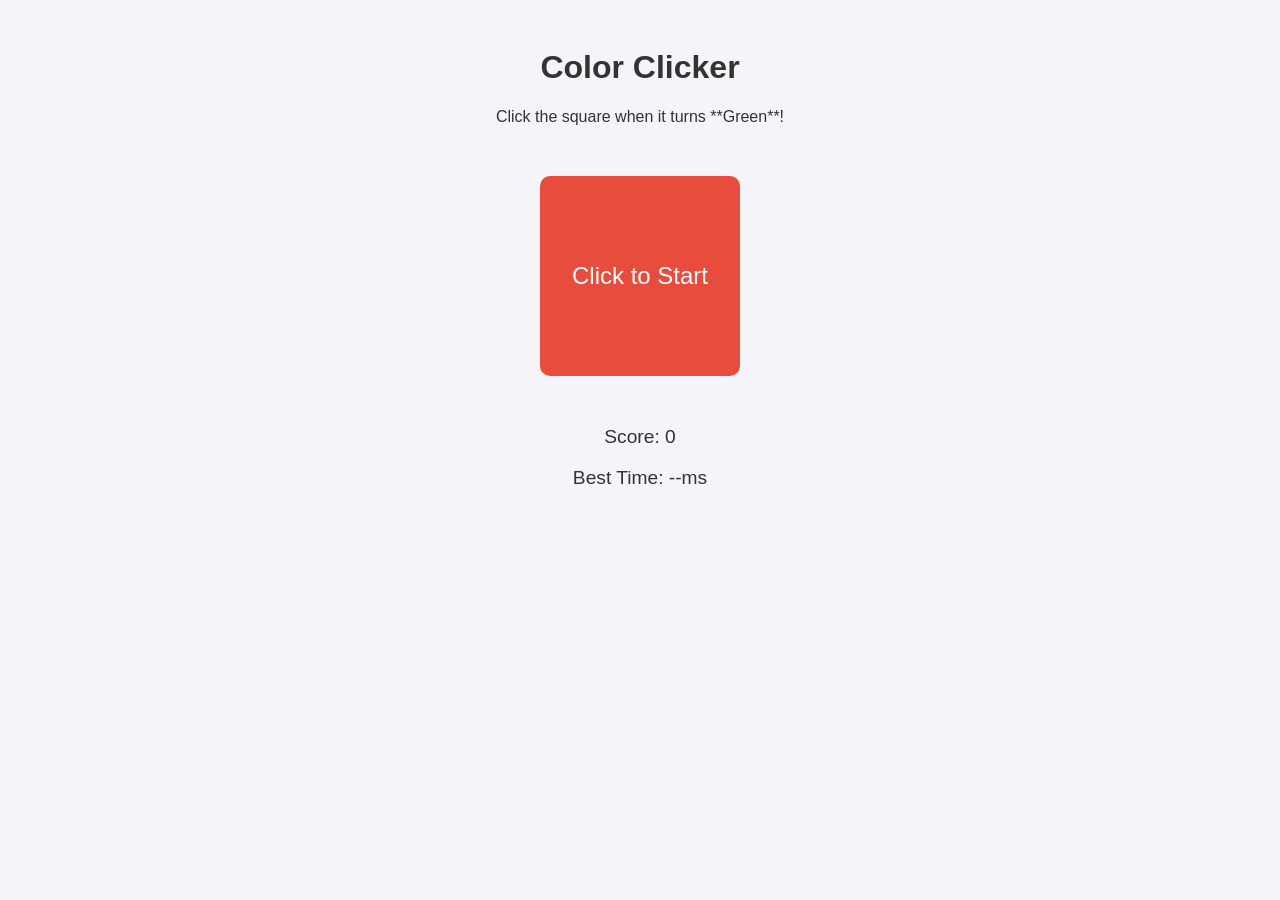
==== index.html @ d20b71d9 "Add files via upload" ====
<!DOCTYPE html>
<html lang="en">
<head>
    <meta charset="UTF-8">
    <meta name="viewport" content="width=device-width, initial-scale=1.0">
    <title>Color Clicker Game</title>
    <link rel="stylesheet" href="style.css">
</head>
<body>
    <h1>Color Clicker</h1>
    <p>Click the square when it turns **Green**!</p>

    <div id="game-container">
        <div id="game-square">Click to Start</div>
    </div>

    <div id="results">
        <p>Score: <span id="score">0</span></p>
        <p>Best Time: <span id="best-time">--</span>ms</p>
    </div>

    <script src="script.js"></script>
</body>
</html>
---- style.css ----
body {
    font-family: sans-serif;
    text-align: center;
    background-color: #f4f4f9;
    color: #333;
    padding-top: 20px;
}

#game-square {
    width: 200px;
    height: 200px;
    margin: 50px auto;
    background-color: #e74c3c; /* Start color: Red */
    border-radius: 10px;
    display: flex;
    justify-content: center;
    align-items: center;
    font-size: 1.5em;
    color: white;
    cursor: pointer;
    transition: background-color 0.1s;
}

#game-square:hover {
    opacity: 0.9;
}

/* Color class added by JavaScript */
.ready-to-click {
    background-color: #2ecc71 !important; /* Green */
}

#results {
    margin-top: 30px;
    font-size: 1.2em;
}
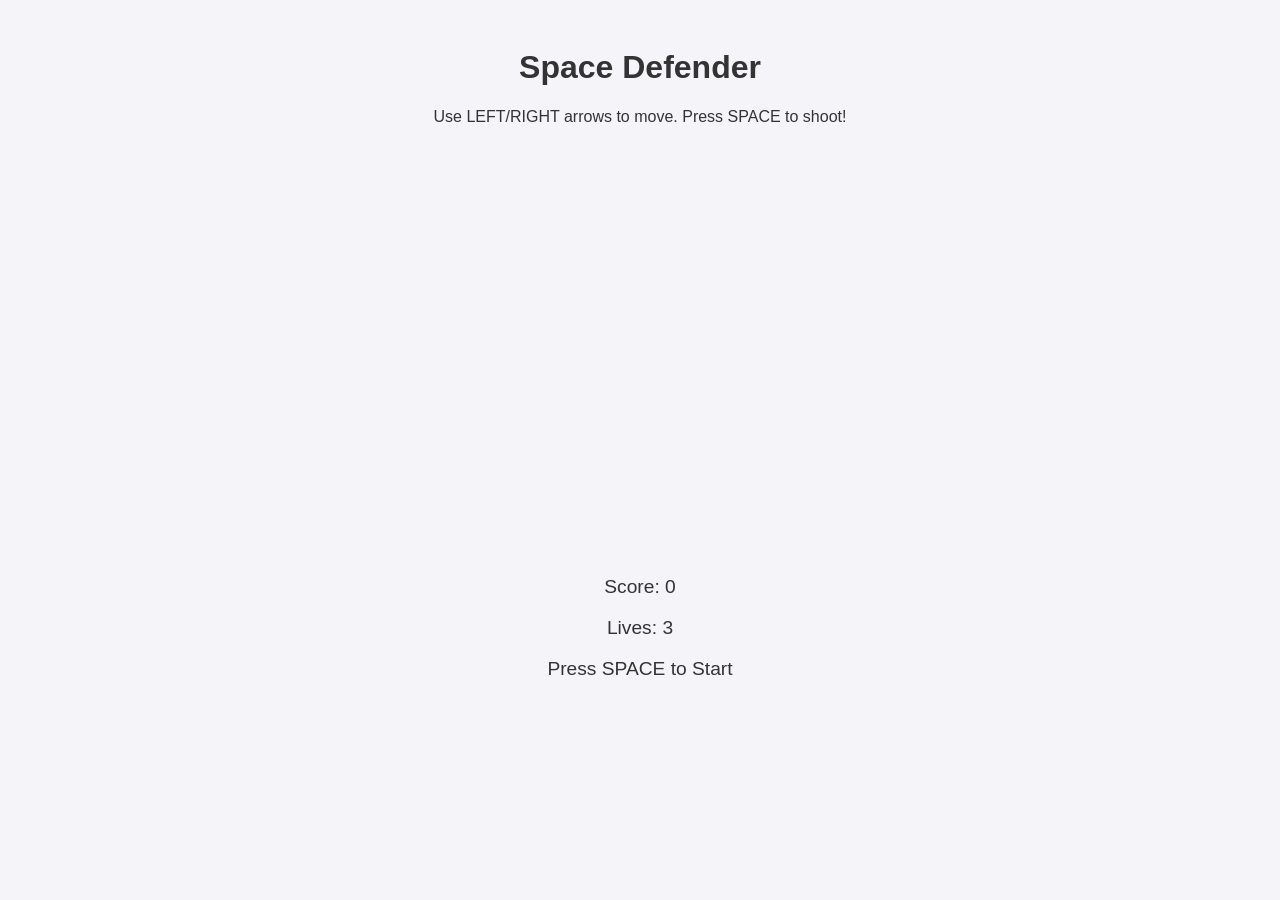
==== commit 5c39b3ec: "Update index.html" ====
--- a/index.html
+++ b/index.html
@@ -3,22 +3,21 @@
 <head>
     <meta charset="UTF-8">
     <meta name="viewport" content="width=device-width, initial-scale=1.0">
-    <title>Color Clicker Game</title>
+    <title>Space Defender</title>
     <link rel="stylesheet" href="style.css">
 </head>
 <body>
-    <h1>Color Clicker</h1>
-    <p>Click the square when it turns **Green**!</p>
+    <h1>Space Defender</h1>
+    <p>Use LEFT/RIGHT arrows to move. Press SPACE to shoot!</p>
 
-    <div id="game-container">
-        <div id="game-square">Click to Start</div>
-    </div>
+    <canvas id="game-canvas" width="600" height="400"></canvas>
 
     <div id="results">
         <p>Score: <span id="score">0</span></p>
-        <p>Best Time: <span id="best-time">--</span>ms</p>
+        <p>Lives: <span id="lives">3</span></p>
+        <p id="game-status">Press SPACE to Start</p>
     </div>
 
     <script src="script.js"></script>
 </body>
-</html>+</html>
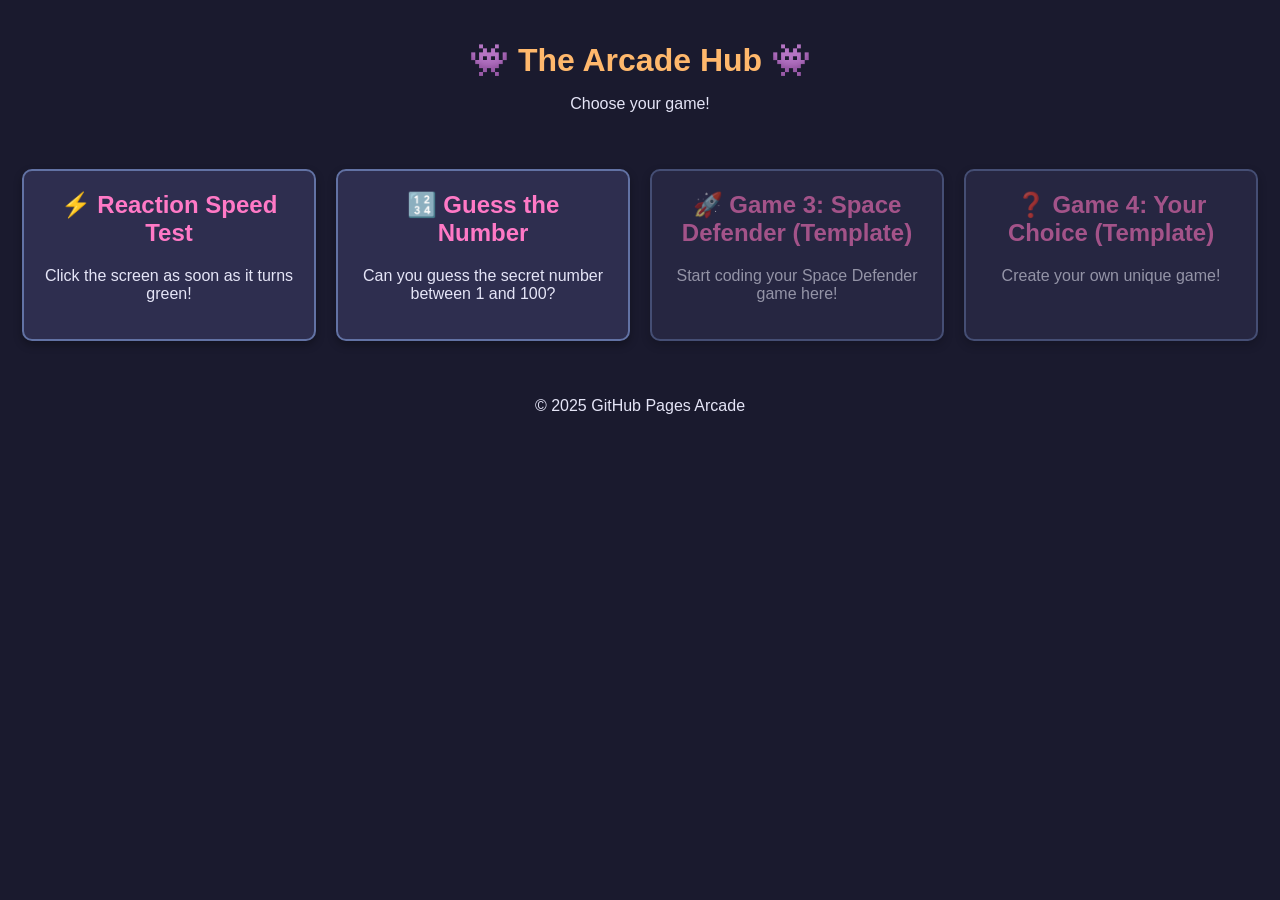
==== commit b00fd747: "Change title to 'Arcade Hub' and add styles Updated the title and added inline CSS for styling the A" ====
--- a/index.html
+++ b/index.html
@@ -3,21 +3,87 @@
 <head>
     <meta charset="UTF-8">
     <meta name="viewport" content="width=device-width, initial-scale=1.0">
-    <title>Space Defender</title>
-    <link rel="stylesheet" href="style.css">
+    <title>Arcade Hub</title>
+    <style>
+        /* Inlined CSS for the Home Page */
+        body {
+            font-family: Arial, sans-serif;
+            background-color: #1a1a2e; /* Dark background */
+            color: #e5e5f7; /* Light text */
+            text-align: center;
+            margin: 0;
+            padding: 20px;
+        }
+
+        header h1 {
+            color: #ffb86c; /* Header color */
+            margin-bottom: 5px;
+        }
+
+        .game-list {
+            display: flex;
+            flex-wrap: wrap;
+            justify-content: center;
+            gap: 20px;
+            padding: 40px 0;
+        }
+
+        .game-card {
+            text-decoration: none;
+            color: #e5e5f7;
+            background-color: #2e2e4f;
+            border: 2px solid #6272a4;
+            border-radius: 10px;
+            padding: 20px;
+            width: 250px;
+            transition: transform 0.2s, background-color 0.2s;
+            box-shadow: 0 4px 8px rgba(0, 0, 0, 0.3);
+        }
+
+        .game-card:hover {
+            transform: translateY(-5px);
+            background-color: #44475a;
+            border-color: #8be9fd; /* Highlight color on hover */
+        }
+
+        .game-card h2 {
+            margin-top: 0;
+            color: #ff79c6; /* Card title color */
+        }
+
+        .template-card {
+            opacity: 0.6; /* Dim the templates */
+        }
+    </style>
 </head>
 <body>
-    <h1>Space Defender</h1>
-    <p>Use LEFT/RIGHT arrows to move. Press SPACE to shoot!</p>
+    <header>
+        <h1>👾 The Arcade Hub 👾</h1>
+        <p>Choose your game!</p>
+    </header>
+    <main class="game-list">
+        <a href="games/reaction-speed/index.html" class="game-card">
+            <h2>⚡ Reaction Speed Test</h2>
+            <p>Click the screen as soon as it turns green!</p>
+        </a>
 
-    <canvas id="game-canvas" width="600" height="400"></canvas>
+        <a href="games/guess-number/index.html" class="game-card">
+            <h2>🔢 Guess the Number</h2>
+            <p>Can you guess the secret number between 1 and 100?</p>
+        </a>
 
-    <div id="results">
-        <p>Score: <span id="score">0</span></p>
-        <p>Lives: <span id="lives">3</span></p>
-        <p id="game-status">Press SPACE to Start</p>
-    </div>
+        <a href="games/game3-template/index.html" class="game-card template-card">
+            <h2>🚀 Game 3: Space Defender (Template)</h2>
+            <p>Start coding your Space Defender game here!</p>
+        </a>
 
-    <script src="script.js"></script>
+        <a href="games/game4-template/index.html" class="game-card template-card">
+            <h2>❓ Game 4: Your Choice (Template)</h2>
+            <p>Create your own unique game!</p>
+        </a>
+    </main>
+    <footer>
+        <p>© 2025 GitHub Pages Arcade</p>
+    </footer>
 </body>
 </html>
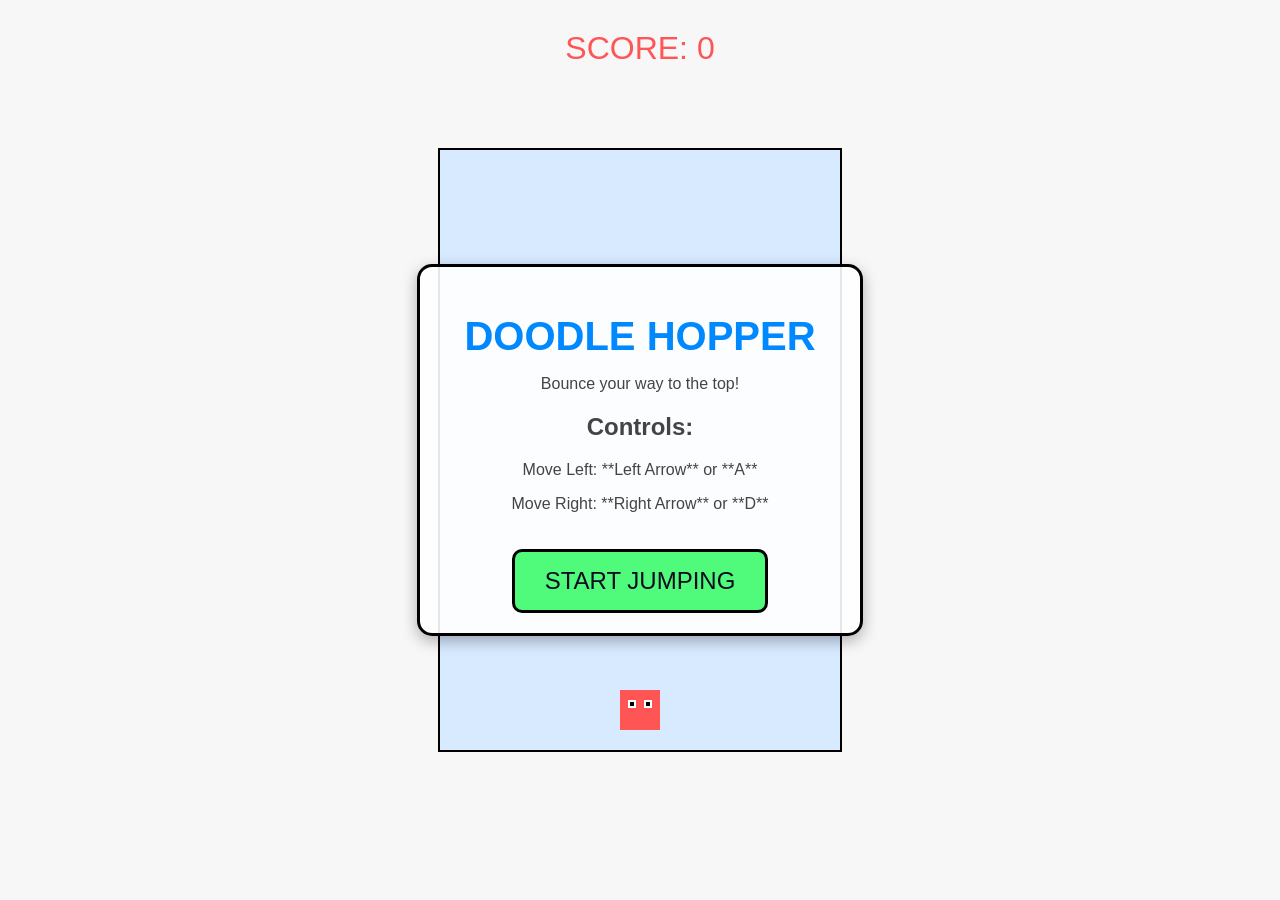
==== commit cbe04f48: "Rename Arcade Hub to Doodle Hopper and update styles" ====
--- a/index.html
+++ b/index.html
@@ -3,87 +3,324 @@
 <head>
     <meta charset="UTF-8">
     <meta name="viewport" content="width=device-width, initial-scale=1.0">
-    <title>Arcade Hub</title>
+    <title>Doodle Hopper</title>
     <style>
-        /* Inlined CSS for the Home Page */
+        /* CSS for Doodle Hopper */
         body {
-            font-family: Arial, sans-serif;
-            background-color: #1a1a2e; /* Dark background */
-            color: #e5e5f7; /* Light text */
+            display: flex;
+            flex-direction: column;
+            justify-content: center;
+            align-items: center;
+            height: 100vh;
+            margin: 0;
+            font-family: 'Comic Sans MS', cursive, sans-serif;
+            background-color: #f7f7f7; /* Light background */
+            color: #444444;
+            overflow: hidden;
+        }
+
+        #gameCanvas {
+            border: 2px solid #000000;
+            background-color: #d8eaff; /* Sky blue */
+        }
+
+        #score-display {
+            padding: 10px;
+            font-size: 2em;
+            color: #ff5555;
+            position: absolute;
+            top: 20px;
+            left: 50%;
+            transform: translateX(-50%);
+            z-index: 10;
+        }
+
+        #messageScreen {
+            position: absolute;
+            width: 80%;
+            max-width: 400px;
+            background: rgba(255, 255, 255, 0.9);
+            border: 3px solid #000000;
+            border-radius: 15px;
+            padding: 20px;
             text-align: center;
-            margin: 0;
-            padding: 20px;
-        }
-
-        header h1 {
-            color: #ffb86c; /* Header color */
+            box-shadow: 0 5px 15px rgba(0, 0, 0, 0.3);
+            z-index: 20;
+        }
+
+        #messageScreen h1 {
+            color: #0088ff;
+            font-size: 2.5em;
             margin-bottom: 5px;
         }
 
-        .game-list {
-            display: flex;
-            flex-wrap: wrap;
-            justify-content: center;
-            gap: 20px;
-            padding: 40px 0;
-        }
-
-        .game-card {
-            text-decoration: none;
-            color: #e5e5f7;
-            background-color: #2e2e4f;
-            border: 2px solid #6272a4;
+        #startButton {
+            padding: 15px 30px;
+            font-size: 1.5em;
+            background-color: #50fa7b;
+            color: #0d0d21;
+            border: 3px solid #000000;
             border-radius: 10px;
-            padding: 20px;
-            width: 250px;
-            transition: transform 0.2s, background-color 0.2s;
-            box-shadow: 0 4px 8px rgba(0, 0, 0, 0.3);
-        }
-
-        .game-card:hover {
-            transform: translateY(-5px);
-            background-color: #44475a;
-            border-color: #8be9fd; /* Highlight color on hover */
-        }
-
-        .game-card h2 {
-            margin-top: 0;
-            color: #ff79c6; /* Card title color */
-        }
-
-        .template-card {
-            opacity: 0.6; /* Dim the templates */
+            cursor: pointer;
+            margin-top: 20px;
+            transition: background-color 0.2s;
+        }
+        
+        #startButton:hover {
+            background-color: #f1fa8c;
         }
     </style>
 </head>
 <body>
-    <header>
-        <h1>👾 The Arcade Hub 👾</h1>
-        <p>Choose your game!</p>
-    </header>
-    <main class="game-list">
-        <a href="games/reaction-speed/index.html" class="game-card">
-            <h2>⚡ Reaction Speed Test</h2>
-            <p>Click the screen as soon as it turns green!</p>
-        </a>
-
-        <a href="games/guess-number/index.html" class="game-card">
-            <h2>🔢 Guess the Number</h2>
-            <p>Can you guess the secret number between 1 and 100?</p>
-        </a>
-
-        <a href="games/game3-template/index.html" class="game-card template-card">
-            <h2>🚀 Game 3: Space Defender (Template)</h2>
-            <p>Start coding your Space Defender game here!</p>
-        </a>
-
-        <a href="games/game4-template/index.html" class="game-card template-card">
-            <h2>❓ Game 4: Your Choice (Template)</h2>
-            <p>Create your own unique game!</p>
-        </a>
-    </main>
-    <footer>
-        <p>© 2025 GitHub Pages Arcade</p>
-    </footer>
+
+    <div id="score-display">SCORE: 0</div>
+
+    <div id="messageScreen">
+        <h1>DOODLE HOPPER</h1>
+        <p>Bounce your way to the top!</p>
+        
+        <h2>Controls:</h2>
+        <p>Move Left: **Left Arrow** or **A**</p>
+        <p>Move Right: **Right Arrow** or **D**</p>
+
+        <button id="startButton">START JUMPING</button>
+    </div>
+    
+    <canvas id="gameCanvas" width="400" height="600"></canvas>
+
+    <script>
+        // --- Game Setup ---
+        const canvas = document.getElementById('gameCanvas');
+        const ctx = canvas.getContext('2d');
+        const scoreDisplay = document.getElementById('score-display');
+        const messageScreen = document.getElementById('messageScreen');
+        const startButton = document.getElementById('startButton');
+
+        let gameRunning = false;
+        let score = 0;
+        let gameLoopId;
+        const keyState = {};
+        
+        const CANVAS_WIDTH = canvas.width;
+        const CANVAS_HEIGHT = canvas.height;
+        const GRAVITY = 0.3; // Gravity pull
+
+        // --- Player Object ---
+        const player = {
+            width: 40,
+            height: 40,
+            x: CANVAS_WIDTH / 2 - 20,
+            y: CANVAS_HEIGHT - 60,
+            dx: 0, // Horizontal velocity
+            dy: 0, // Vertical velocity
+            jumpVelocity: -10, // Initial jump force
+            color: '#ff5555'
+        };
+
+        // --- Platform Object ---
+        const platformDefaults = {
+            width: 60,
+            height: 10,
+            color: '#50fa7b',
+            spawnMargin: 60 // Minimum vertical distance between platforms
+        };
+        let platforms = [];
+        let scoreOffset = 0; // Tracks how much the world has scrolled
+
+        // --- Core Functions ---
+
+        function drawPlayer() {
+            // Draw a simple doodle character (square for simplicity)
+            ctx.fillStyle = player.color;
+            ctx.fillRect(player.x, player.y, player.width, player.height);
+            
+            // Draw eyes/details for character
+            ctx.fillStyle = '#ffffff';
+            ctx.fillRect(player.x + 8, player.y + 10, 8, 8);
+            ctx.fillRect(player.x + 24, player.y + 10, 8, 8);
+            ctx.fillStyle = '#000000';
+            ctx.fillRect(player.x + 10, player.y + 12, 4, 4);
+            ctx.fillRect(player.x + 26, player.y + 12, 4, 4);
+        }
+
+        function drawPlatforms() {
+            platforms.forEach(p => {
+                ctx.fillStyle = p.color;
+                ctx.fillRect(p.x, p.y, p.width, p.height);
+            });
+        }
+
+        function handleInput() {
+            const moveSpeed = 5;
+            
+            // Move Left (ArrowLeft or A)
+            if (keyState['ArrowLeft'] || keyState['a']) {
+                player.dx = -moveSpeed;
+            } 
+            // Move Right (ArrowRight or D)
+            else if (keyState['ArrowRight'] || keyState['d']) {
+                player.dx = moveSpeed;
+            } else {
+                player.dx = 0; // Stop movement when keys released
+            }
+        }
+
+        function update() {
+            // Apply horizontal movement
+            player.x += player.dx;
+            
+            // Wrap player around edges
+            if (player.x > CANVAS_WIDTH) {
+                player.x = -player.width;
+            } else if (player.x < -player.width) {
+                player.x = CANVAS_WIDTH;
+            }
+
+            // Apply gravity and vertical movement
+            player.dy += GRAVITY;
+            player.y += player.dy;
+
+            // --- Camera Scroll Logic ---
+            // If player goes above the center of the screen, scroll the world down
+            if (player.y < CANVAS_HEIGHT / 2 && player.dy < 0) {
+                // Adjust score
+                const scrollAmount = -player.dy; 
+                scoreOffset += scrollAmount;
+                score = Math.floor(scoreOffset / 10);
+                scoreDisplay.textContent = `SCORE: ${score}`;
+                
+                // Move everything down
+                platforms.forEach(p => {
+                    p.y += scrollAmount;
+                });
+                player.y += scrollAmount; // Keep player visually centered
+            }
+
+            // --- Platform Logic ---
+            platforms.forEach(p => {
+                // Check collision only when falling (dy > 0)
+                if (player.dy > 0 && 
+                    player.x < p.x + p.width && 
+                    player.x + player.width > p.x && 
+                    player.y + player.height > p.y && 
+                    player.y + player.height < p.y + p.height
+                ) {
+                    // Collision detected: JUMP!
+                    player.dy = player.jumpVelocity;
+                }
+            });
+
+            // Remove platforms that fall off the screen
+            platforms = platforms.filter(p => p.y < CANVAS_HEIGHT);
+            
+            // Spawn new platforms
+            spawnPlatforms();
+
+            // --- Game Over Check ---
+            if (player.y > CANVAS_HEIGHT) {
+                gameOver();
+            }
+        }
+        
+        function spawnPlatforms() {
+            // Find the highest platform (platform with the lowest y-coordinate)
+            let highestY = 0;
+            if (platforms.length > 0) {
+                highestY = platforms.reduce((minY, p) => Math.min(minY, p.y), CANVAS_HEIGHT);
+            } else {
+                // If no platforms, seed the first platform at the bottom
+                platforms.push(createPlatform(CANVAS_WIDTH / 2, CANVAS_HEIGHT - 20));
+                highestY = CANVAS_HEIGHT - 20;
+            }
+
+            // Spawn new platforms above the current highest platform
+            while (highestY > 0) {
+                // New platform height should be at least platformDefaults.spawnMargin above the previous highest
+                highestY -= platformDefaults.spawnMargin + Math.random() * 20; 
+                
+                // Stop spawning if the new height is off screen
+                if (highestY < -50) break;
+
+                // Random horizontal position
+                const newX = Math.random() * (CANVAS_WIDTH - platformDefaults.width);
+                
+                platforms.push(createPlatform(newX, highestY));
+            }
+        }
+        
+        function createPlatform(x, y) {
+            return {
+                x: x,
+                y: y,
+                width: platformDefaults.width,
+                height: platformDefaults.height,
+                color: platformDefaults.color
+            };
+        }
+
+        function draw() {
+            ctx.clearRect(0, 0, CANVAS_WIDTH, CANVAS_HEIGHT);
+            
+            drawPlatforms();
+            drawPlayer();
+        }
+
+        function gameOver() {
+            gameRunning = false;
+            cancelAnimationFrame(gameLoopId);
+            messageScreen.querySelector('h1').textContent = "GAME OVER!";
+            messageScreen.querySelector('p').innerHTML = `You fell! Final Score: ${score}<br>Press START to try again.`;
+            messageScreen.querySelector('#startButton').textContent = "PLAY AGAIN";
+            messageScreen.style.display = 'flex';
+        }
+
+        function initGame() {
+            score = 0;
+            scoreOffset = 0;
+            scoreDisplay.textContent = `SCORE: ${score}`;
+            
+            // Reset player state
+            player.x = CANVAS_WIDTH / 2 - 20;
+            player.y = CANVAS_HEIGHT - 60;
+            player.dx = 0;
+            player.dy = player.jumpVelocity; // Start with a jump
+            
+            // Reset platforms
+            platforms = [];
+            spawnPlatforms(); // Creates the initial set of platforms
+            
+            gameRunning = true;
+            messageScreen.style.display = 'none';
+            gameLoop();
+        }
+
+        // --- Game Loop ---
+        function gameLoop() {
+            if (!gameRunning) return;
+
+            handleInput();
+            update();
+            draw();
+
+            gameLoopId = requestAnimationFrame(gameLoop);
+        }
+        
+        // --- Event Listeners ---
+        document.addEventListener('keydown', (e) => {
+            keyState[e.key] = true; 
+            keyState[e.key.toLowerCase()] = true; // Handle both cases
+        });
+
+        document.addEventListener('keyup', (e) => {
+            keyState[e.key] = false;
+            keyState[e.key.toLowerCase()] = false;
+        });
+        
+        startButton.addEventListener('click', initGame);
+
+        // Initial draw to show the start screen and character
+        draw(); 
+    </script>
+
 </body>
 </html>
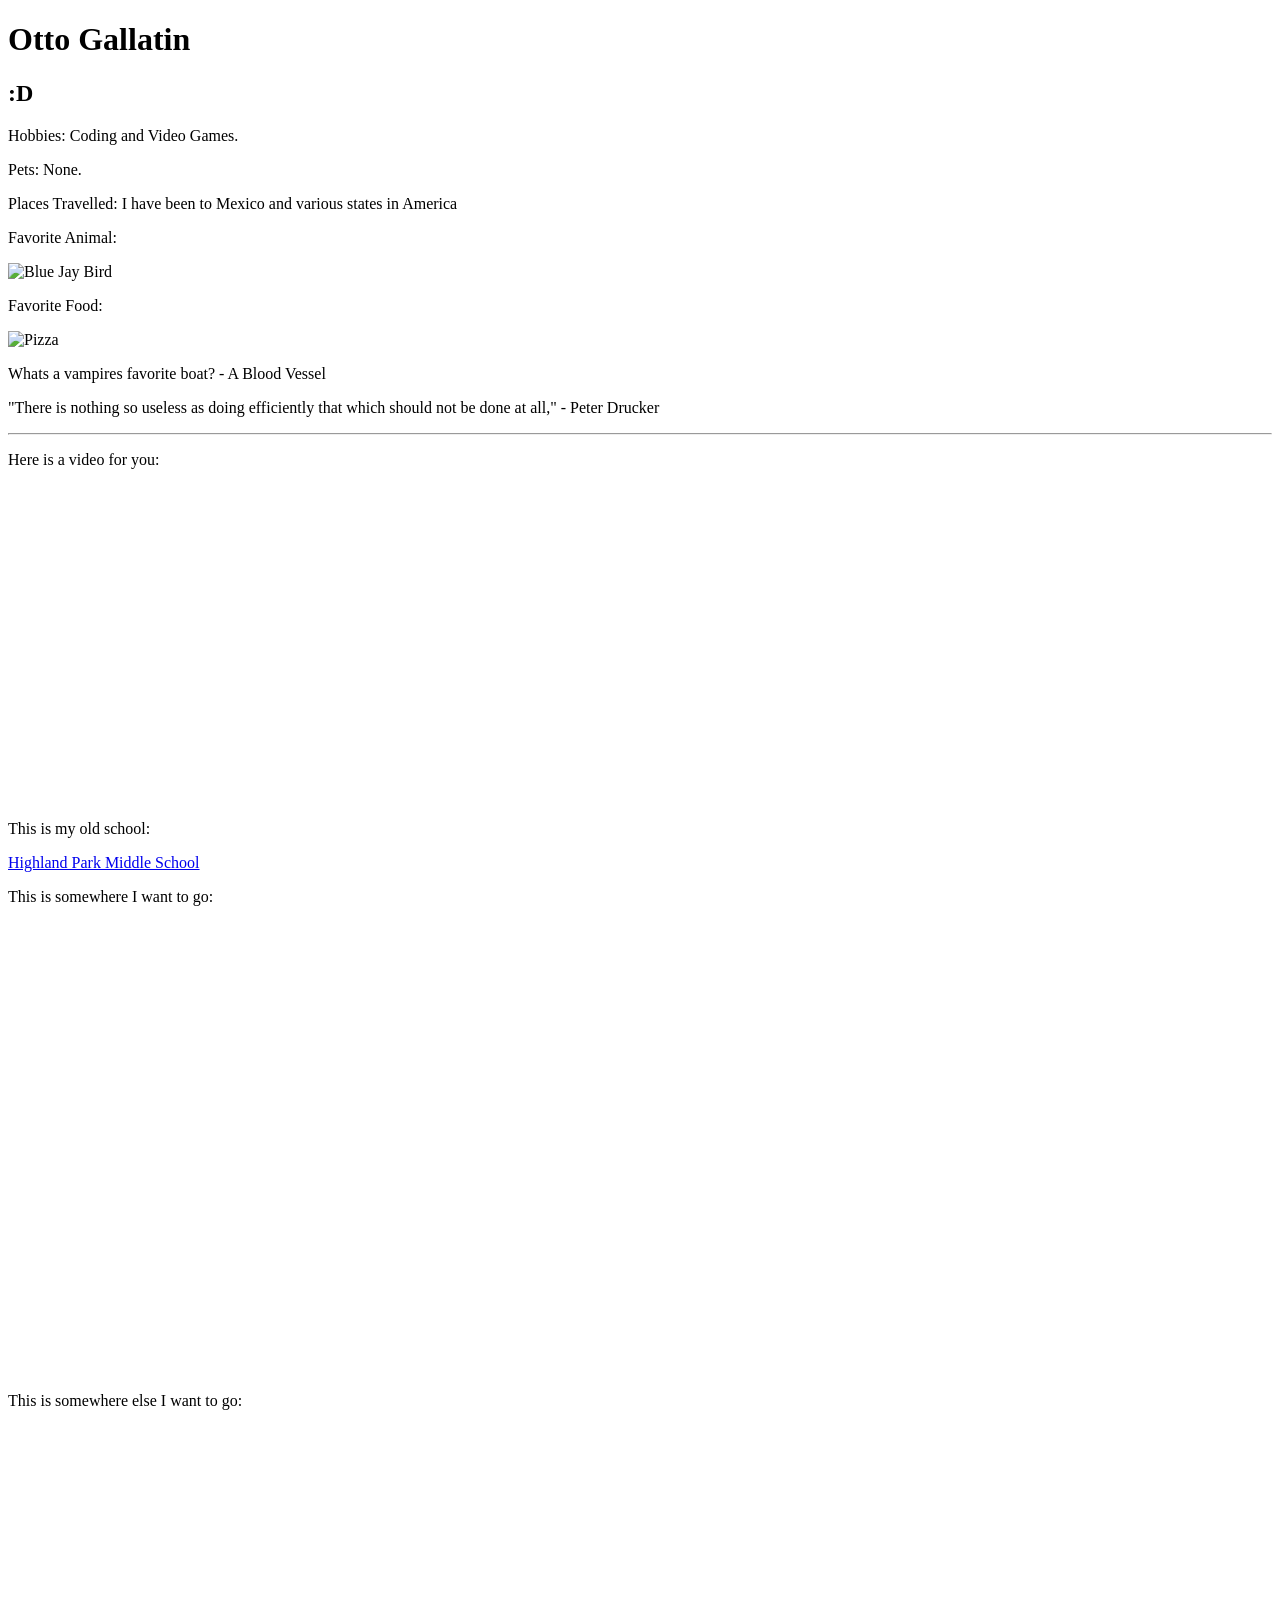
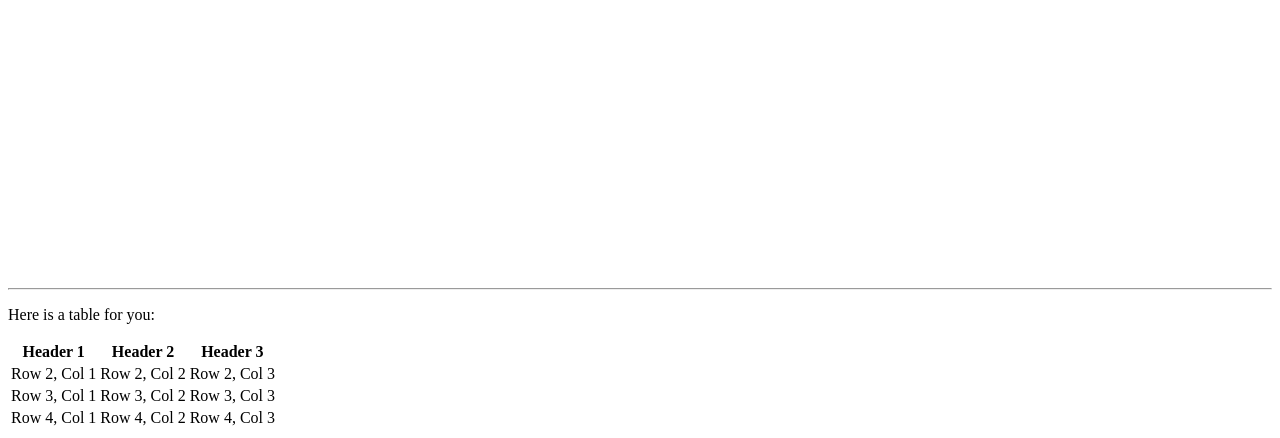
==== commit 2d5c200b: "Create index.html" ====
--- a/index.html
+++ b/index.html
@@ -1,326 +1,88 @@
 <!DOCTYPE html>
-<html lang="en">
+<html>
 <head>
-    <meta charset="UTF-8">
-    <meta name="viewport" content="width=device-width, initial-scale=1.0">
-    <title>Doodle Hopper</title>
-    <style>
-        /* CSS for Doodle Hopper */
-        body {
-            display: flex;
-            flex-direction: column;
-            justify-content: center;
-            align-items: center;
-            height: 100vh;
-            margin: 0;
-            font-family: 'Comic Sans MS', cursive, sans-serif;
-            background-color: #f7f7f7; /* Light background */
-            color: #444444;
-            overflow: hidden;
-        }
+<title>Web Page About Otto Gallatin</title>
+<link rel="stylesheet" href="style.css">
 
-        #gameCanvas {
-            border: 2px solid #000000;
-            background-color: #d8eaff; /* Sky blue */
-        }
+<meta name="description" content="This is my Website">
 
-        #score-display {
-            padding: 10px;
-            font-size: 2em;
-            color: #ff5555;
-            position: absolute;
-            top: 20px;
-            left: 50%;
-            transform: translateX(-50%);
-            z-index: 10;
-        }
-
-        #messageScreen {
-            position: absolute;
-            width: 80%;
-            max-width: 400px;
-            background: rgba(255, 255, 255, 0.9);
-            border: 3px solid #000000;
-            border-radius: 15px;
-            padding: 20px;
-            text-align: center;
-            box-shadow: 0 5px 15px rgba(0, 0, 0, 0.3);
-            z-index: 20;
-        }
-
-        #messageScreen h1 {
-            color: #0088ff;
-            font-size: 2.5em;
-            margin-bottom: 5px;
-        }
-
-        #startButton {
-            padding: 15px 30px;
-            font-size: 1.5em;
-            background-color: #50fa7b;
-            color: #0d0d21;
-            border: 3px solid #000000;
-            border-radius: 10px;
-            cursor: pointer;
-            margin-top: 20px;
-            transition: background-color 0.2s;
-        }
-        
-        #startButton:hover {
-            background-color: #f1fa8c;
-        }
-    </style>
 </head>
 <body>
 
-    <div id="score-display">SCORE: 0</div>
+<h1>Otto Gallatin</h1>
+<h2>:D</h2>
+<p>Hobbies:     Coding and Video Games.</p>
 
-    <div id="messageScreen">
-        <h1>DOODLE HOPPER</h1>
-        <p>Bounce your way to the top!</p>
-        
-        <h2>Controls:</h2>
-        <p>Move Left: **Left Arrow** or **A**</p>
-        <p>Move Right: **Right Arrow** or **D**</p>
+<p>Pets:    None.</p>
 
-        <button id="startButton">START JUMPING</button>
-    </div>
-    
-    <canvas id="gameCanvas" width="400" height="600"></canvas>
+<p>Places Travelled:    I have been to Mexico and various states in America</p>
 
-    <script>
-        // --- Game Setup ---
-        const canvas = document.getElementById('gameCanvas');
-        const ctx = canvas.getContext('2d');
-        const scoreDisplay = document.getElementById('score-display');
-        const messageScreen = document.getElementById('messageScreen');
-        const startButton = document.getElementById('startButton');
+<p>Favorite Animal: </p>
 
-        let gameRunning = false;
-        let score = 0;
-        let gameLoopId;
-        const keyState = {};
-        
-        const CANVAS_WIDTH = canvas.width;
-        const CANVAS_HEIGHT = canvas.height;
-        const GRAVITY = 0.3; // Gravity pull
+<img src="BlueJay.jpg" alt="Blue Jay Bird">
 
-        // --- Player Object ---
-        const player = {
-            width: 40,
-            height: 40,
-            x: CANVAS_WIDTH / 2 - 20,
-            y: CANVAS_HEIGHT - 60,
-            dx: 0, // Horizontal velocity
-            dy: 0, // Vertical velocity
-            jumpVelocity: -10, // Initial jump force
-            color: '#ff5555'
-        };
+<p>Favorite Food:   </p>
 
-        // --- Platform Object ---
-        const platformDefaults = {
-            width: 60,
-            height: 10,
-            color: '#50fa7b',
-            spawnMargin: 60 // Minimum vertical distance between platforms
-        };
-        let platforms = [];
-        let scoreOffset = 0; // Tracks how much the world has scrolled
+<img src="Pizza.jpg" alt="Pizza">
 
-        // --- Core Functions ---
+<p id="joke">Whats a vampires favorite boat? - A Blood Vessel</p>
 
-        function drawPlayer() {
-            // Draw a simple doodle character (square for simplicity)
-            ctx.fillStyle = player.color;
-            ctx.fillRect(player.x, player.y, player.width, player.height);
-            
-            // Draw eyes/details for character
-            ctx.fillStyle = '#ffffff';
-            ctx.fillRect(player.x + 8, player.y + 10, 8, 8);
-            ctx.fillRect(player.x + 24, player.y + 10, 8, 8);
-            ctx.fillStyle = '#000000';
-            ctx.fillRect(player.x + 10, player.y + 12, 4, 4);
-            ctx.fillRect(player.x + 26, player.y + 12, 4, 4);
-        }
+<p id="quote">"There is nothing so useless as doing efficiently that which should not be done at all," - Peter Drucker</p>
 
-        function drawPlatforms() {
-            platforms.forEach(p => {
-                ctx.fillStyle = p.color;
-                ctx.fillRect(p.x, p.y, p.width, p.height);
-            });
-        }
+<!--This is a comment :D-->
 
-        function handleInput() {
-            const moveSpeed = 5;
-            
-            // Move Left (ArrowLeft or A)
-            if (keyState['ArrowLeft'] || keyState['a']) {
-                player.dx = -moveSpeed;
-            } 
-            // Move Right (ArrowRight or D)
-            else if (keyState['ArrowRight'] || keyState['d']) {
-                player.dx = moveSpeed;
-            } else {
-                player.dx = 0; // Stop movement when keys released
-            }
-        }
+<hr>
 
-        function update() {
-            // Apply horizontal movement
-            player.x += player.dx;
-            
-            // Wrap player around edges
-            if (player.x > CANVAS_WIDTH) {
-                player.x = -player.width;
-            } else if (player.x < -player.width) {
-                player.x = CANVAS_WIDTH;
-            }
+<p>Here is a video for you:</p>
+<iframe width="560" height="315" src="https://www.youtube.com/embed/fBCAOjAS9d4?si=xqKl65C-nhbcewif" title="YouTube video player" frameborder="0" allow="accelerometer; autoplay; clipboard-write; encrypted-media; gyroscope; picture-in-picture; web-share" referrerpolicy="strict-origin-when-cross-origin" allowfullscreen></iframe>
 
-            // Apply gravity and vertical movement
-            player.dy += GRAVITY;
-            player.y += player.dy;
 
-            // --- Camera Scroll Logic ---
-            // If player goes above the center of the screen, scroll the world down
-            if (player.y < CANVAS_HEIGHT / 2 && player.dy < 0) {
-                // Adjust score
-                const scrollAmount = -player.dy; 
-                scoreOffset += scrollAmount;
-                score = Math.floor(scoreOffset / 10);
-                scoreDisplay.textContent = `SCORE: ${score}`;
-                
-                // Move everything down
-                platforms.forEach(p => {
-                    p.y += scrollAmount;
-                });
-                player.y += scrollAmount; // Keep player visually centered
-            }
 
-            // --- Platform Logic ---
-            platforms.forEach(p => {
-                // Check collision only when falling (dy > 0)
-                if (player.dy > 0 && 
-                    player.x < p.x + p.width && 
-                    player.x + player.width > p.x && 
-                    player.y + player.height > p.y && 
-                    player.y + player.height < p.y + p.height
-                ) {
-                    // Collision detected: JUMP!
-                    player.dy = player.jumpVelocity;
-                }
-            });
+<p>This is my old school:</p>
+<a href="https://highlandms.spps.org/">Highland Park Middle School</a>
 
-            // Remove platforms that fall off the screen
-            platforms = platforms.filter(p => p.y < CANVAS_HEIGHT);
-            
-            // Spawn new platforms
-            spawnPlatforms();
 
-            // --- Game Over Check ---
-            if (player.y > CANVAS_HEIGHT) {
-                gameOver();
-            }
-        }
-        
-        function spawnPlatforms() {
-            // Find the highest platform (platform with the lowest y-coordinate)
-            let highestY = 0;
-            if (platforms.length > 0) {
-                highestY = platforms.reduce((minY, p) => Math.min(minY, p.y), CANVAS_HEIGHT);
-            } else {
-                // If no platforms, seed the first platform at the bottom
-                platforms.push(createPlatform(CANVAS_WIDTH / 2, CANVAS_HEIGHT - 20));
-                highestY = CANVAS_HEIGHT - 20;
-            }
 
-            // Spawn new platforms above the current highest platform
-            while (highestY > 0) {
-                // New platform height should be at least platformDefaults.spawnMargin above the previous highest
-                highestY -= platformDefaults.spawnMargin + Math.random() * 20; 
-                
-                // Stop spawning if the new height is off screen
-                if (highestY < -50) break;
+<p>This is somewhere I want to go:</p>
+<iframe src="https://www.google.com/maps/embed?pb=!1m18!1m12!1m3!1d92181.02745464497!2d11.085080803482674!3d43.77997616853295!2m3!1f0!2f0!3f0!3m2!1i1024!2i768!4f13.1!3m3!1m2!1s0x132a56a680d2d6ad%3A0x93d57917efc72a03!2sFlorence%2C%20Metropolitan%20City%20of%20Florence%2C%20Italy!5e0!3m2!1sen!2sus!4v1766002035637!5m2!1sen!2sus" width="600" height="450" style="border:0;" allowfullscreen="" loading="lazy" referrerpolicy="no-referrer-when-downgrade"></iframe>
 
-                // Random horizontal position
-                const newX = Math.random() * (CANVAS_WIDTH - platformDefaults.width);
-                
-                platforms.push(createPlatform(newX, highestY));
-            }
-        }
-        
-        function createPlatform(x, y) {
-            return {
-                x: x,
-                y: y,
-                width: platformDefaults.width,
-                height: platformDefaults.height,
-                color: platformDefaults.color
-            };
-        }
 
-        function draw() {
-            ctx.clearRect(0, 0, CANVAS_WIDTH, CANVAS_HEIGHT);
-            
-            drawPlatforms();
-            drawPlayer();
-        }
 
-        function gameOver() {
-            gameRunning = false;
-            cancelAnimationFrame(gameLoopId);
-            messageScreen.querySelector('h1').textContent = "GAME OVER!";
-            messageScreen.querySelector('p').innerHTML = `You fell! Final Score: ${score}<br>Press START to try again.`;
-            messageScreen.querySelector('#startButton').textContent = "PLAY AGAIN";
-            messageScreen.style.display = 'flex';
-        }
+<p>This is somewhere else I want to go:</p>
+<iframe src="https://www.google.com/maps/embed?pb=!1m18!1m12!1m3!1d45187.07501604634!2d-93.1472549357564!3d44.939760850019674!2m3!1f0!2f0!3f0!3m2!1i1024!2i768!4f13.1!3m3!1m2!1s0x52b2d4cee4e9379f%3A0xc87291d23fda2e29!2sSt%20Paul%2C%20MN!5e0!3m2!1sen!2sus!4v1766003435929!5m2!1sen!2sus" width="600" height="450" style="border:0;" allowfullscreen="" loading="lazy" referrerpolicy="no-referrer-when-downgrade"></iframe>
 
-        function initGame() {
-            score = 0;
-            scoreOffset = 0;
-            scoreDisplay.textContent = `SCORE: ${score}`;
-            
-            // Reset player state
-            player.x = CANVAS_WIDTH / 2 - 20;
-            player.y = CANVAS_HEIGHT - 60;
-            player.dx = 0;
-            player.dy = player.jumpVelocity; // Start with a jump
-            
-            // Reset platforms
-            platforms = [];
-            spawnPlatforms(); // Creates the initial set of platforms
-            
-            gameRunning = true;
-            messageScreen.style.display = 'none';
-            gameLoop();
-        }
+<hr>
 
-        // --- Game Loop ---
-        function gameLoop() {
-            if (!gameRunning) return;
+<p>Here is a table for you:</p>
 
-            handleInput();
-            update();
-            draw();
+<table>
+    <!-- Row 1: Header -->
+    <tr>
+      <th>Header 1</th>
+      <th>Header 2</th>
+      <th>Header 3</th>
+    </tr>
+    <!-- Row 2 -->
+    <tr>
+      <td>Row 2, Col 1</td>
+      <td>Row 2, Col 2</td>
+      <td>Row 2, Col 3</td>
+    </tr>
+    <!-- Row 3 -->
+    <tr>
+      <td>Row 3, Col 1</td>
+      <td>Row 3, Col 2</td>
+      <td>Row 3, Col 3</td>
+    </tr>
+    <!-- Row 4 -->
+    <tr>
+      <td>Row 4, Col 1</td>
+      <td>Row 4, Col 2</td>
+      <td>Row 4, Col 3</td>
+    </tr>
+  </table>
 
-            gameLoopId = requestAnimationFrame(gameLoop);
-        }
-        
-        // --- Event Listeners ---
-        document.addEventListener('keydown', (e) => {
-            keyState[e.key] = true; 
-            keyState[e.key.toLowerCase()] = true; // Handle both cases
-        });
 
-        document.addEventListener('keyup', (e) => {
-            keyState[e.key] = false;
-            keyState[e.key.toLowerCase()] = false;
-        });
-        
-        startButton.addEventListener('click', initGame);
-
-        // Initial draw to show the start screen and character
-        draw(); 
-    </script>
 
 </body>
 </html>
--- a/style.css
+++ b/style.css
@@ -0,0 +1,326 @@
+<!DOCTYPE html>
+<html lang="en">
+<head>
+    <meta charset="UTF-8">
+    <meta name="viewport" content="width=device-width, initial-scale=1.0">
+    <title>Doodle Hopper</title>
+    <style>
+        /* CSS for Doodle Hopper */
+        body {
+            display: flex;
+            flex-direction: column;
+            justify-content: center;
+            align-items: center;
+            height: 100vh;
+            margin: 0;
+            font-family: 'Comic Sans MS', cursive, sans-serif;
+            background-color: #f7f7f7; /* Light background */
+            color: #444444;
+            overflow: hidden;
+        }
+
+        #gameCanvas {
+            border: 2px solid #000000;
+            background-color: #d8eaff; /* Sky blue */
+        }
+
+        #score-display {
+            padding: 10px;
+            font-size: 2em;
+            color: #ff5555;
+            position: absolute;
+            top: 20px;
+            left: 50%;
+            transform: translateX(-50%);
+            z-index: 10;
+        }
+
+        #messageScreen {
+            position: absolute;
+            width: 80%;
+            max-width: 400px;
+            background: rgba(255, 255, 255, 0.9);
+            border: 3px solid #000000;
+            border-radius: 15px;
+            padding: 20px;
+            text-align: center;
+            box-shadow: 0 5px 15px rgba(0, 0, 0, 0.3);
+            z-index: 20;
+        }
+
+        #messageScreen h1 {
+            color: #0088ff;
+            font-size: 2.5em;
+            margin-bottom: 5px;
+        }
+
+        #startButton {
+            padding: 15px 30px;
+            font-size: 1.5em;
+            background-color: #50fa7b;
+            color: #0d0d21;
+            border: 3px solid #000000;
+            border-radius: 10px;
+            cursor: pointer;
+            margin-top: 20px;
+            transition: background-color 0.2s;
+        }
+        
+        #startButton:hover {
+            background-color: #f1fa8c;
+        }
+    </style>
+</head>
+<body>
+
+    <div id="score-display">SCORE: 0</div>
+
+    <div id="messageScreen">
+        <h1>DOODLE HOPPER</h1>
+        <p>Bounce your way to the top!</p>
+        
+        <h2>Controls:</h2>
+        <p>Move Left: **Left Arrow** or **A**</p>
+        <p>Move Right: **Right Arrow** or **D**</p>
+
+        <button id="startButton">START JUMPING</button>
+    </div>
+    
+    <canvas id="gameCanvas" width="400" height="600"></canvas>
+
+    <script>
+        // --- Game Setup ---
+        const canvas = document.getElementById('gameCanvas');
+        const ctx = canvas.getContext('2d');
+        const scoreDisplay = document.getElementById('score-display');
+        const messageScreen = document.getElementById('messageScreen');
+        const startButton = document.getElementById('startButton');
+
+        let gameRunning = false;
+        let score = 0;
+        let gameLoopId;
+        const keyState = {};
+        
+        const CANVAS_WIDTH = canvas.width;
+        const CANVAS_HEIGHT = canvas.height;
+        const GRAVITY = 0.3; // Gravity pull
+
+        // --- Player Object ---
+        const player = {
+            width: 40,
+            height: 40,
+            x: CANVAS_WIDTH / 2 - 20,
+            y: CANVAS_HEIGHT - 60,
+            dx: 0, // Horizontal velocity
+            dy: 0, // Vertical velocity
+            jumpVelocity: -10, // Initial jump force
+            color: '#ff5555'
+        };
+
+        // --- Platform Object ---
+        const platformDefaults = {
+            width: 60,
+            height: 10,
+            color: '#50fa7b',
+            spawnMargin: 60 // Minimum vertical distance between platforms
+        };
+        let platforms = [];
+        let scoreOffset = 0; // Tracks how much the world has scrolled
+
+        // --- Core Functions ---
+
+        function drawPlayer() {
+            // Draw a simple doodle character (square for simplicity)
+            ctx.fillStyle = player.color;
+            ctx.fillRect(player.x, player.y, player.width, player.height);
+            
+            // Draw eyes/details for character
+            ctx.fillStyle = '#ffffff';
+            ctx.fillRect(player.x + 8, player.y + 10, 8, 8);
+            ctx.fillRect(player.x + 24, player.y + 10, 8, 8);
+            ctx.fillStyle = '#000000';
+            ctx.fillRect(player.x + 10, player.y + 12, 4, 4);
+            ctx.fillRect(player.x + 26, player.y + 12, 4, 4);
+        }
+
+        function drawPlatforms() {
+            platforms.forEach(p => {
+                ctx.fillStyle = p.color;
+                ctx.fillRect(p.x, p.y, p.width, p.height);
+            });
+        }
+
+        function handleInput() {
+            const moveSpeed = 5;
+            
+            // Move Left (ArrowLeft or A)
+            if (keyState['ArrowLeft'] || keyState['a']) {
+                player.dx = -moveSpeed;
+            } 
+            // Move Right (ArrowRight or D)
+            else if (keyState['ArrowRight'] || keyState['d']) {
+                player.dx = moveSpeed;
+            } else {
+                player.dx = 0; // Stop movement when keys released
+            }
+        }
+
+        function update() {
+            // Apply horizontal movement
+            player.x += player.dx;
+            
+            // Wrap player around edges
+            if (player.x > CANVAS_WIDTH) {
+                player.x = -player.width;
+            } else if (player.x < -player.width) {
+                player.x = CANVAS_WIDTH;
+            }
+
+            // Apply gravity and vertical movement
+            player.dy += GRAVITY;
+            player.y += player.dy;
+
+            // --- Camera Scroll Logic ---
+            // If player goes above the center of the screen, scroll the world down
+            if (player.y < CANVAS_HEIGHT / 2 && player.dy < 0) {
+                // Adjust score
+                const scrollAmount = -player.dy; 
+                scoreOffset += scrollAmount;
+                score = Math.floor(scoreOffset / 10);
+                scoreDisplay.textContent = `SCORE: ${score}`;
+                
+                // Move everything down
+                platforms.forEach(p => {
+                    p.y += scrollAmount;
+                });
+                player.y += scrollAmount; // Keep player visually centered
+            }
+
+            // --- Platform Logic ---
+            platforms.forEach(p => {
+                // Check collision only when falling (dy > 0)
+                if (player.dy > 0 && 
+                    player.x < p.x + p.width && 
+                    player.x + player.width > p.x && 
+                    player.y + player.height > p.y && 
+                    player.y + player.height < p.y + p.height
+                ) {
+                    // Collision detected: JUMP!
+                    player.dy = player.jumpVelocity;
+                }
+            });
+
+            // Remove platforms that fall off the screen
+            platforms = platforms.filter(p => p.y < CANVAS_HEIGHT);
+            
+            // Spawn new platforms
+            spawnPlatforms();
+
+            // --- Game Over Check ---
+            if (player.y > CANVAS_HEIGHT) {
+                gameOver();
+            }
+        }
+        
+        function spawnPlatforms() {
+            // Find the highest platform (platform with the lowest y-coordinate)
+            let highestY = 0;
+            if (platforms.length > 0) {
+                highestY = platforms.reduce((minY, p) => Math.min(minY, p.y), CANVAS_HEIGHT);
+            } else {
+                // If no platforms, seed the first platform at the bottom
+                platforms.push(createPlatform(CANVAS_WIDTH / 2, CANVAS_HEIGHT - 20));
+                highestY = CANVAS_HEIGHT - 20;
+            }
+
+            // Spawn new platforms above the current highest platform
+            while (highestY > 0) {
+                // New platform height should be at least platformDefaults.spawnMargin above the previous highest
+                highestY -= platformDefaults.spawnMargin + Math.random() * 20; 
+                
+                // Stop spawning if the new height is off screen
+                if (highestY < -50) break;
+
+                // Random horizontal position
+                const newX = Math.random() * (CANVAS_WIDTH - platformDefaults.width);
+                
+                platforms.push(createPlatform(newX, highestY));
+            }
+        }
+        
+        function createPlatform(x, y) {
+            return {
+                x: x,
+                y: y,
+                width: platformDefaults.width,
+                height: platformDefaults.height,
+                color: platformDefaults.color
+            };
+        }
+
+        function draw() {
+            ctx.clearRect(0, 0, CANVAS_WIDTH, CANVAS_HEIGHT);
+            
+            drawPlatforms();
+            drawPlayer();
+        }
+
+        function gameOver() {
+            gameRunning = false;
+            cancelAnimationFrame(gameLoopId);
+            messageScreen.querySelector('h1').textContent = "GAME OVER!";
+            messageScreen.querySelector('p').innerHTML = `You fell! Final Score: ${score}<br>Press START to try again.`;
+            messageScreen.querySelector('#startButton').textContent = "PLAY AGAIN";
+            messageScreen.style.display = 'flex';
+        }
+
+        function initGame() {
+            score = 0;
+            scoreOffset = 0;
+            scoreDisplay.textContent = `SCORE: ${score}`;
+            
+            // Reset player state
+            player.x = CANVAS_WIDTH / 2 - 20;
+            player.y = CANVAS_HEIGHT - 60;
+            player.dx = 0;
+            player.dy = player.jumpVelocity; // Start with a jump
+            
+            // Reset platforms
+            platforms = [];
+            spawnPlatforms(); // Creates the initial set of platforms
+            
+            gameRunning = true;
+            messageScreen.style.display = 'none';
+            gameLoop();
+        }
+
+        // --- Game Loop ---
+        function gameLoop() {
+            if (!gameRunning) return;
+
+            handleInput();
+            update();
+            draw();
+
+            gameLoopId = requestAnimationFrame(gameLoop);
+        }
+        
+        // --- Event Listeners ---
+        document.addEventListener('keydown', (e) => {
+            keyState[e.key] = true; 
+            keyState[e.key.toLowerCase()] = true; // Handle both cases
+        });
+
+        document.addEventListener('keyup', (e) => {
+            keyState[e.key] = false;
+            keyState[e.key.toLowerCase()] = false;
+        });
+        
+        startButton.addEventListener('click', initGame);
+
+        // Initial draw to show the start screen and character
+        draw(); 
+    </script>
+
+</body>
+</html>
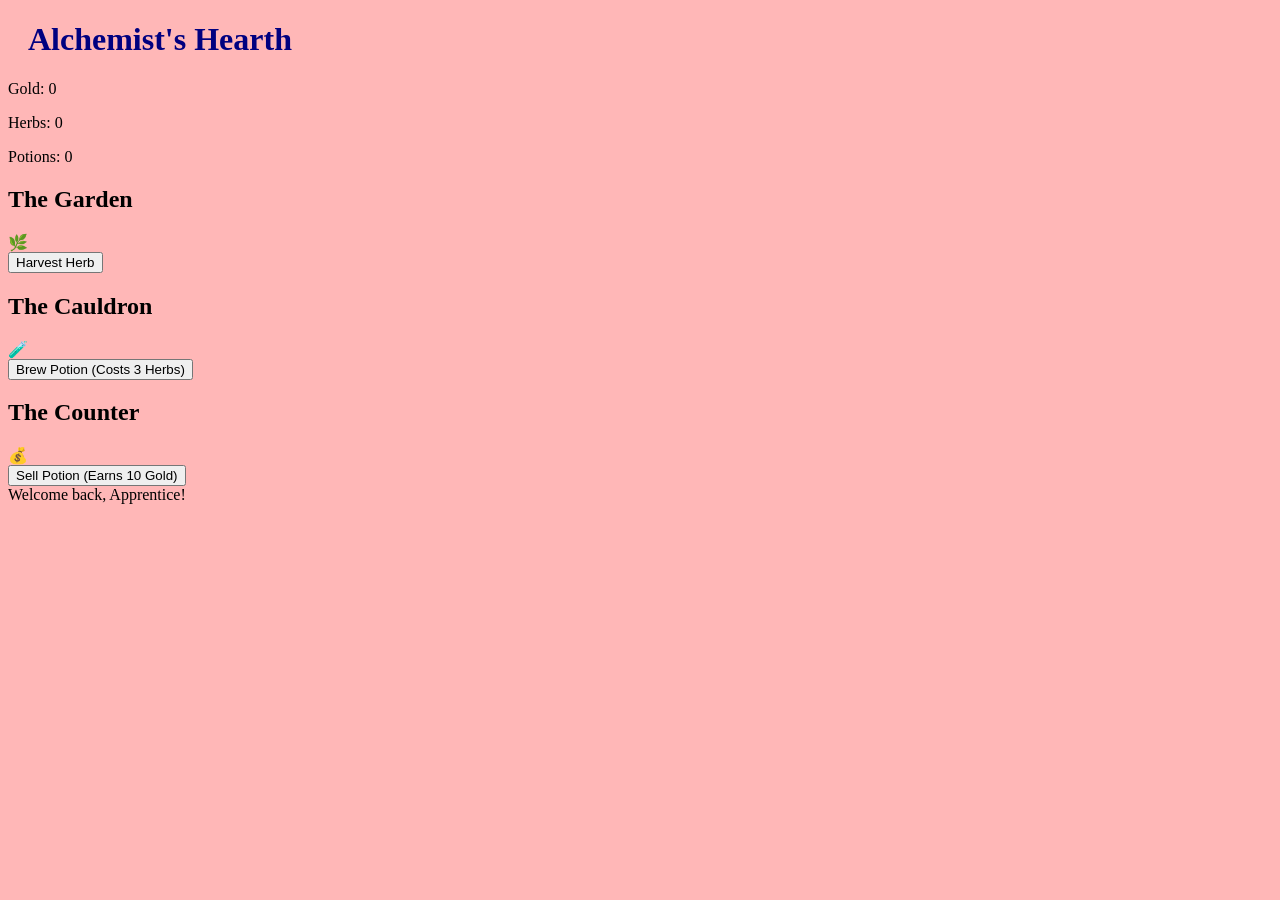
==== commit 6910e011: "Add initial HTML structure for Alchemy Shop Tycoon" ====
--- a/index.html
+++ b/index.html
@@ -1,88 +1,46 @@
 <!DOCTYPE html>
-<html>
+<html lang="en">
 <head>
-<title>Web Page About Otto Gallatin</title>
-<link rel="stylesheet" href="style.css">
-
-<meta name="description" content="This is my Website">
-
+    <meta charset="UTF-8">
+    <meta name="viewport" content="width=device-width, initial-scale=1.0">
+    <title>Alchemy Shop Tycoon</title>
+    <link rel="stylesheet" href="style.css">
 </head>
 <body>
 
-<h1>Otto Gallatin</h1>
-<h2>:D</h2>
-<p>Hobbies:     Coding and Video Games.</p>
+    <div class="game-container">
+        <header>
+            <h1>Alchemist's Hearth</h1>
+            <div class="stats">
+                <p>Gold: <span id="gold">0</span></p>
+                <p>Herbs: <span id="herbs">0</span></p>
+                <p>Potions: <span id="potions">0</span></p>
+            </div>
+        </header>
 
-<p>Pets:    None.</p>
+        <main class="game-grid">
+            <section class="station" id="garden">
+                <h2>The Garden</h2>
+                <div class="visual herb-icon">🌿</div>
+                <button onclick="harvest()">Harvest Herb</button>
+            </section>
 
-<p>Places Travelled:    I have been to Mexico and various states in America</p>
+            <section class="station" id="cauldron">
+                <h2>The Cauldron</h2>
+                <div class="visual cauldron-icon">🧪</div>
+                <button onclick="brew()">Brew Potion (Costs 3 Herbs)</button>
+            </section>
 
-<p>Favorite Animal: </p>
+            <section class="station" id="shop">
+                <h2>The Counter</h2>
+                <div class="visual gold-icon">💰</div>
+                <button onclick="sell()">Sell Potion (Earns 10 Gold)</button>
+            </section>
+        </main>
 
-<img src="BlueJay.jpg" alt="Blue Jay Bird">
+        <div id="message-log">Welcome back, Apprentice!</div>
+    </div>
 
-<p>Favorite Food:   </p>
-
-<img src="Pizza.jpg" alt="Pizza">
-
-<p id="joke">Whats a vampires favorite boat? - A Blood Vessel</p>
-
-<p id="quote">"There is nothing so useless as doing efficiently that which should not be done at all," - Peter Drucker</p>
-
-<!--This is a comment :D-->
-
-<hr>
-
-<p>Here is a video for you:</p>
-<iframe width="560" height="315" src="https://www.youtube.com/embed/fBCAOjAS9d4?si=xqKl65C-nhbcewif" title="YouTube video player" frameborder="0" allow="accelerometer; autoplay; clipboard-write; encrypted-media; gyroscope; picture-in-picture; web-share" referrerpolicy="strict-origin-when-cross-origin" allowfullscreen></iframe>
-
-
-
-<p>This is my old school:</p>
-<a href="https://highlandms.spps.org/">Highland Park Middle School</a>
-
-
-
-<p>This is somewhere I want to go:</p>
-<iframe src="https://www.google.com/maps/embed?pb=!1m18!1m12!1m3!1d92181.02745464497!2d11.085080803482674!3d43.77997616853295!2m3!1f0!2f0!3f0!3m2!1i1024!2i768!4f13.1!3m3!1m2!1s0x132a56a680d2d6ad%3A0x93d57917efc72a03!2sFlorence%2C%20Metropolitan%20City%20of%20Florence%2C%20Italy!5e0!3m2!1sen!2sus!4v1766002035637!5m2!1sen!2sus" width="600" height="450" style="border:0;" allowfullscreen="" loading="lazy" referrerpolicy="no-referrer-when-downgrade"></iframe>
-
-
-
-<p>This is somewhere else I want to go:</p>
-<iframe src="https://www.google.com/maps/embed?pb=!1m18!1m12!1m3!1d45187.07501604634!2d-93.1472549357564!3d44.939760850019674!2m3!1f0!2f0!3f0!3m2!1i1024!2i768!4f13.1!3m3!1m2!1s0x52b2d4cee4e9379f%3A0xc87291d23fda2e29!2sSt%20Paul%2C%20MN!5e0!3m2!1sen!2sus!4v1766003435929!5m2!1sen!2sus" width="600" height="450" style="border:0;" allowfullscreen="" loading="lazy" referrerpolicy="no-referrer-when-downgrade"></iframe>
-
-<hr>
-
-<p>Here is a table for you:</p>
-
-<table>
-    <!-- Row 1: Header -->
-    <tr>
-      <th>Header 1</th>
-      <th>Header 2</th>
-      <th>Header 3</th>
-    </tr>
-    <!-- Row 2 -->
-    <tr>
-      <td>Row 2, Col 1</td>
-      <td>Row 2, Col 2</td>
-      <td>Row 2, Col 3</td>
-    </tr>
-    <!-- Row 3 -->
-    <tr>
-      <td>Row 3, Col 1</td>
-      <td>Row 3, Col 2</td>
-      <td>Row 3, Col 3</td>
-    </tr>
-    <!-- Row 4 -->
-    <tr>
-      <td>Row 4, Col 1</td>
-      <td>Row 4, Col 2</td>
-      <td>Row 4, Col 3</td>
-    </tr>
-  </table>
-
-
-
+    <script src="script.js"></script>
 </body>
 </html>
--- a/style.css
+++ b/style.css
@@ -1,326 +1,32 @@
-<!DOCTYPE html>
-<html lang="en">
-<head>
-    <meta charset="UTF-8">
-    <meta name="viewport" content="width=device-width, initial-scale=1.0">
-    <title>Doodle Hopper</title>
-    <style>
-        /* CSS for Doodle Hopper */
-        body {
-            display: flex;
-            flex-direction: column;
-            justify-content: center;
-            align-items: center;
-            height: 100vh;
-            margin: 0;
-            font-family: 'Comic Sans MS', cursive, sans-serif;
-            background-color: #f7f7f7; /* Light background */
-            color: #444444;
-            overflow: hidden;
-        }
+body {
+    background-color: rgb(255, 183, 183);
+  }
+  
+  h1 {
+    color: navy;
+    margin-left: 20px;
+  }
 
-        #gameCanvas {
-            border: 2px solid #000000;
-            background-color: #d8eaff; /* Sky blue */
-        }
+#joke{
+    color: rgb(255, 0, 0);
+    font-family: sans-serif;
+    font-weight:bold;
+}
 
-        #score-display {
-            padding: 10px;
-            font-size: 2em;
-            color: #ff5555;
-            position: absolute;
-            top: 20px;
-            left: 50%;
-            transform: translateX(-50%);
-            z-index: 10;
-        }
+#quote{
+    color: rgb(60, 0, 255);
+    font-family: sans-serif;
+    font-weight: bold;
+}
 
-        #messageScreen {
-            position: absolute;
-            width: 80%;
-            max-width: 400px;
-            background: rgba(255, 255, 255, 0.9);
-            border: 3px solid #000000;
-            border-radius: 15px;
-            padding: 20px;
-            text-align: center;
-            box-shadow: 0 5px 15px rgba(0, 0, 0, 0.3);
-            z-index: 20;
-        }
+table {
+  width: 100%;
+  border-collapse: collapse;
+}
 
-        #messageScreen h1 {
-            color: #0088ff;
-            font-size: 2.5em;
-            margin-bottom: 5px;
-        }
-
-        #startButton {
-            padding: 15px 30px;
-            font-size: 1.5em;
-            background-color: #50fa7b;
-            color: #0d0d21;
-            border: 3px solid #000000;
-            border-radius: 10px;
-            cursor: pointer;
-            margin-top: 20px;
-            transition: background-color 0.2s;
-        }
-        
-        #startButton:hover {
-            background-color: #f1fa8c;
-        }
-    </style>
-</head>
-<body>
-
-    <div id="score-display">SCORE: 0</div>
-
-    <div id="messageScreen">
-        <h1>DOODLE HOPPER</h1>
-        <p>Bounce your way to the top!</p>
-        
-        <h2>Controls:</h2>
-        <p>Move Left: **Left Arrow** or **A**</p>
-        <p>Move Right: **Right Arrow** or **D**</p>
-
-        <button id="startButton">START JUMPING</button>
-    </div>
-    
-    <canvas id="gameCanvas" width="400" height="600"></canvas>
-
-    <script>
-        // --- Game Setup ---
-        const canvas = document.getElementById('gameCanvas');
-        const ctx = canvas.getContext('2d');
-        const scoreDisplay = document.getElementById('score-display');
-        const messageScreen = document.getElementById('messageScreen');
-        const startButton = document.getElementById('startButton');
-
-        let gameRunning = false;
-        let score = 0;
-        let gameLoopId;
-        const keyState = {};
-        
-        const CANVAS_WIDTH = canvas.width;
-        const CANVAS_HEIGHT = canvas.height;
-        const GRAVITY = 0.3; // Gravity pull
-
-        // --- Player Object ---
-        const player = {
-            width: 40,
-            height: 40,
-            x: CANVAS_WIDTH / 2 - 20,
-            y: CANVAS_HEIGHT - 60,
-            dx: 0, // Horizontal velocity
-            dy: 0, // Vertical velocity
-            jumpVelocity: -10, // Initial jump force
-            color: '#ff5555'
-        };
-
-        // --- Platform Object ---
-        const platformDefaults = {
-            width: 60,
-            height: 10,
-            color: '#50fa7b',
-            spawnMargin: 60 // Minimum vertical distance between platforms
-        };
-        let platforms = [];
-        let scoreOffset = 0; // Tracks how much the world has scrolled
-
-        // --- Core Functions ---
-
-        function drawPlayer() {
-            // Draw a simple doodle character (square for simplicity)
-            ctx.fillStyle = player.color;
-            ctx.fillRect(player.x, player.y, player.width, player.height);
-            
-            // Draw eyes/details for character
-            ctx.fillStyle = '#ffffff';
-            ctx.fillRect(player.x + 8, player.y + 10, 8, 8);
-            ctx.fillRect(player.x + 24, player.y + 10, 8, 8);
-            ctx.fillStyle = '#000000';
-            ctx.fillRect(player.x + 10, player.y + 12, 4, 4);
-            ctx.fillRect(player.x + 26, player.y + 12, 4, 4);
-        }
-
-        function drawPlatforms() {
-            platforms.forEach(p => {
-                ctx.fillStyle = p.color;
-                ctx.fillRect(p.x, p.y, p.width, p.height);
-            });
-        }
-
-        function handleInput() {
-            const moveSpeed = 5;
-            
-            // Move Left (ArrowLeft or A)
-            if (keyState['ArrowLeft'] || keyState['a']) {
-                player.dx = -moveSpeed;
-            } 
-            // Move Right (ArrowRight or D)
-            else if (keyState['ArrowRight'] || keyState['d']) {
-                player.dx = moveSpeed;
-            } else {
-                player.dx = 0; // Stop movement when keys released
-            }
-        }
-
-        function update() {
-            // Apply horizontal movement
-            player.x += player.dx;
-            
-            // Wrap player around edges
-            if (player.x > CANVAS_WIDTH) {
-                player.x = -player.width;
-            } else if (player.x < -player.width) {
-                player.x = CANVAS_WIDTH;
-            }
-
-            // Apply gravity and vertical movement
-            player.dy += GRAVITY;
-            player.y += player.dy;
-
-            // --- Camera Scroll Logic ---
-            // If player goes above the center of the screen, scroll the world down
-            if (player.y < CANVAS_HEIGHT / 2 && player.dy < 0) {
-                // Adjust score
-                const scrollAmount = -player.dy; 
-                scoreOffset += scrollAmount;
-                score = Math.floor(scoreOffset / 10);
-                scoreDisplay.textContent = `SCORE: ${score}`;
-                
-                // Move everything down
-                platforms.forEach(p => {
-                    p.y += scrollAmount;
-                });
-                player.y += scrollAmount; // Keep player visually centered
-            }
-
-            // --- Platform Logic ---
-            platforms.forEach(p => {
-                // Check collision only when falling (dy > 0)
-                if (player.dy > 0 && 
-                    player.x < p.x + p.width && 
-                    player.x + player.width > p.x && 
-                    player.y + player.height > p.y && 
-                    player.y + player.height < p.y + p.height
-                ) {
-                    // Collision detected: JUMP!
-                    player.dy = player.jumpVelocity;
-                }
-            });
-
-            // Remove platforms that fall off the screen
-            platforms = platforms.filter(p => p.y < CANVAS_HEIGHT);
-            
-            // Spawn new platforms
-            spawnPlatforms();
-
-            // --- Game Over Check ---
-            if (player.y > CANVAS_HEIGHT) {
-                gameOver();
-            }
-        }
-        
-        function spawnPlatforms() {
-            // Find the highest platform (platform with the lowest y-coordinate)
-            let highestY = 0;
-            if (platforms.length > 0) {
-                highestY = platforms.reduce((minY, p) => Math.min(minY, p.y), CANVAS_HEIGHT);
-            } else {
-                // If no platforms, seed the first platform at the bottom
-                platforms.push(createPlatform(CANVAS_WIDTH / 2, CANVAS_HEIGHT - 20));
-                highestY = CANVAS_HEIGHT - 20;
-            }
-
-            // Spawn new platforms above the current highest platform
-            while (highestY > 0) {
-                // New platform height should be at least platformDefaults.spawnMargin above the previous highest
-                highestY -= platformDefaults.spawnMargin + Math.random() * 20; 
-                
-                // Stop spawning if the new height is off screen
-                if (highestY < -50) break;
-
-                // Random horizontal position
-                const newX = Math.random() * (CANVAS_WIDTH - platformDefaults.width);
-                
-                platforms.push(createPlatform(newX, highestY));
-            }
-        }
-        
-        function createPlatform(x, y) {
-            return {
-                x: x,
-                y: y,
-                width: platformDefaults.width,
-                height: platformDefaults.height,
-                color: platformDefaults.color
-            };
-        }
-
-        function draw() {
-            ctx.clearRect(0, 0, CANVAS_WIDTH, CANVAS_HEIGHT);
-            
-            drawPlatforms();
-            drawPlayer();
-        }
-
-        function gameOver() {
-            gameRunning = false;
-            cancelAnimationFrame(gameLoopId);
-            messageScreen.querySelector('h1').textContent = "GAME OVER!";
-            messageScreen.querySelector('p').innerHTML = `You fell! Final Score: ${score}<br>Press START to try again.`;
-            messageScreen.querySelector('#startButton').textContent = "PLAY AGAIN";
-            messageScreen.style.display = 'flex';
-        }
-
-        function initGame() {
-            score = 0;
-            scoreOffset = 0;
-            scoreDisplay.textContent = `SCORE: ${score}`;
-            
-            // Reset player state
-            player.x = CANVAS_WIDTH / 2 - 20;
-            player.y = CANVAS_HEIGHT - 60;
-            player.dx = 0;
-            player.dy = player.jumpVelocity; // Start with a jump
-            
-            // Reset platforms
-            platforms = [];
-            spawnPlatforms(); // Creates the initial set of platforms
-            
-            gameRunning = true;
-            messageScreen.style.display = 'none';
-            gameLoop();
-        }
-
-        // --- Game Loop ---
-        function gameLoop() {
-            if (!gameRunning) return;
-
-            handleInput();
-            update();
-            draw();
-
-            gameLoopId = requestAnimationFrame(gameLoop);
-        }
-        
-        // --- Event Listeners ---
-        document.addEventListener('keydown', (e) => {
-            keyState[e.key] = true; 
-            keyState[e.key.toLowerCase()] = true; // Handle both cases
-        });
-
-        document.addEventListener('keyup', (e) => {
-            keyState[e.key] = false;
-            keyState[e.key.toLowerCase()] = false;
-        });
-        
-        startButton.addEventListener('click', initGame);
-
-        // Initial draw to show the start screen and character
-        draw(); 
-    </script>
-
-</body>
-</html>
+table, th, td {
+  border: 1px solid black;
+  padding: 8px;
+  text-align: left;
+  background-color: rgb(200, 200, 200);
+}
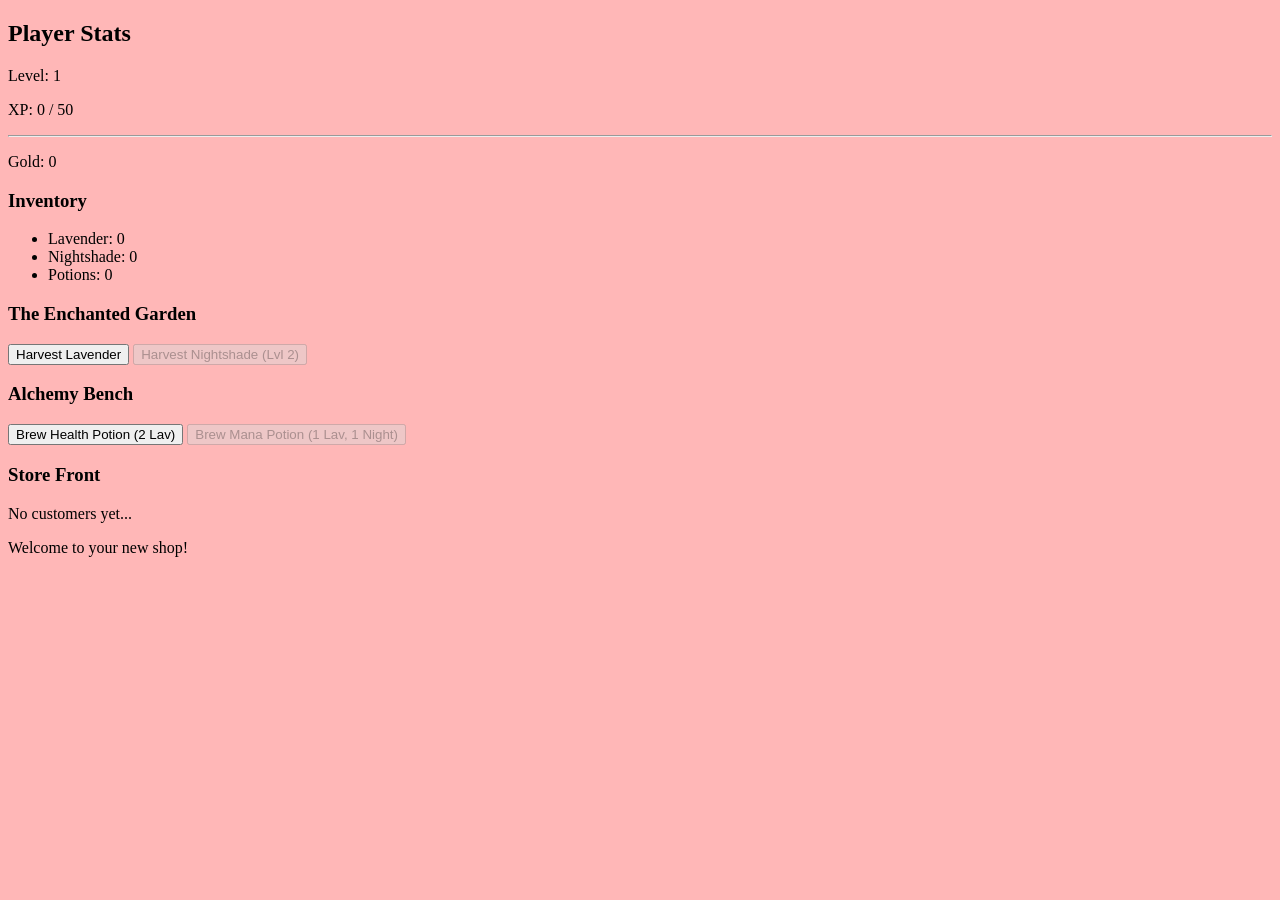
==== commit 12b54444: "Update title and restructure game layout" ====
--- a/index.html
+++ b/index.html
@@ -3,44 +3,54 @@
 <head>
     <meta charset="UTF-8">
     <meta name="viewport" content="width=device-width, initial-scale=1.0">
-    <title>Alchemy Shop Tycoon</title>
+    <title>Master Alchemist</title>
     <link rel="stylesheet" href="style.css">
 </head>
 <body>
+    <div class="game-wrapper">
+        <aside class="sidebar">
+            <h2>Player Stats</h2>
+            <p>Level: <span id="level">1</span></p>
+            <p>XP: <span id="xp">0</span> / <span id="next-level">50</span></p>
+            <hr>
+            <p>Gold: <span id="gold">0</span></p>
+            <h3>Inventory</h3>
+            <ul id="inventory-list">
+                <li>Lavender: <span id="inv-lavender">0</span></li>
+                <li>Nightshade: <span id="inv-nightshade">0</span></li>
+                <li>Potions: <span id="inv-potions">0</span></li>
+            </ul>
+        </aside>
 
-    <div class="game-container">
-        <header>
-            <h1>Alchemist's Hearth</h1>
-            <div class="stats">
-                <p>Gold: <span id="gold">0</span></p>
-                <p>Herbs: <span id="herbs">0</span></p>
-                <p>Potions: <span id="potions">0</span></p>
-            </div>
-        </header>
-
-        <main class="game-grid">
-            <section class="station" id="garden">
-                <h2>The Garden</h2>
-                <div class="visual herb-icon">🌿</div>
-                <button onclick="harvest()">Harvest Herb</button>
+        <main class="game-area">
+            <section class="module" id="garden">
+                <h3>The Enchanted Garden</h3>
+                <div class="garden-plots">
+                    <button onclick="harvest('lavender')">Harvest Lavender</button>
+                    <button onclick="harvest('nightshade')" id="btn-nightshade" disabled>Harvest Nightshade (Lvl 2)</button>
+                </div>
             </section>
 
-            <section class="station" id="cauldron">
-                <h2>The Cauldron</h2>
-                <div class="visual cauldron-icon">🧪</div>
-                <button onclick="brew()">Brew Potion (Costs 3 Herbs)</button>
+            <section class="module" id="alchemy">
+                <h3>Alchemy Bench</h3>
+                <div class="recipes">
+                    <button onclick="brew('health')">Brew Health Potion (2 Lav)</button>
+                    <button onclick="brew('mana')" id="btn-mana" disabled>Brew Mana Potion (1 Lav, 1 Night)</button>
+                </div>
             </section>
 
-            <section class="station" id="shop">
-                <h2>The Counter</h2>
-                <div class="visual gold-icon">💰</div>
-                <button onclick="sell()">Sell Potion (Earns 10 Gold)</button>
+            <section class="module" id="customers">
+                <h3>Store Front</h3>
+                <div id="customer-container">
+                    <div class="customer-bubble" id="customer-ui">
+                        <p id="customer-request">No customers yet...</p>
+                        <button onclick="serveCustomer()" id="btn-serve" style="display:none;">Serve Potion</button>
+                    </div>
+                </div>
             </section>
         </main>
-
-        <div id="message-log">Welcome back, Apprentice!</div>
     </div>
-
+    <div id="log">Welcome to your new shop!</div>
     <script src="script.js"></script>
 </body>
 </html>
